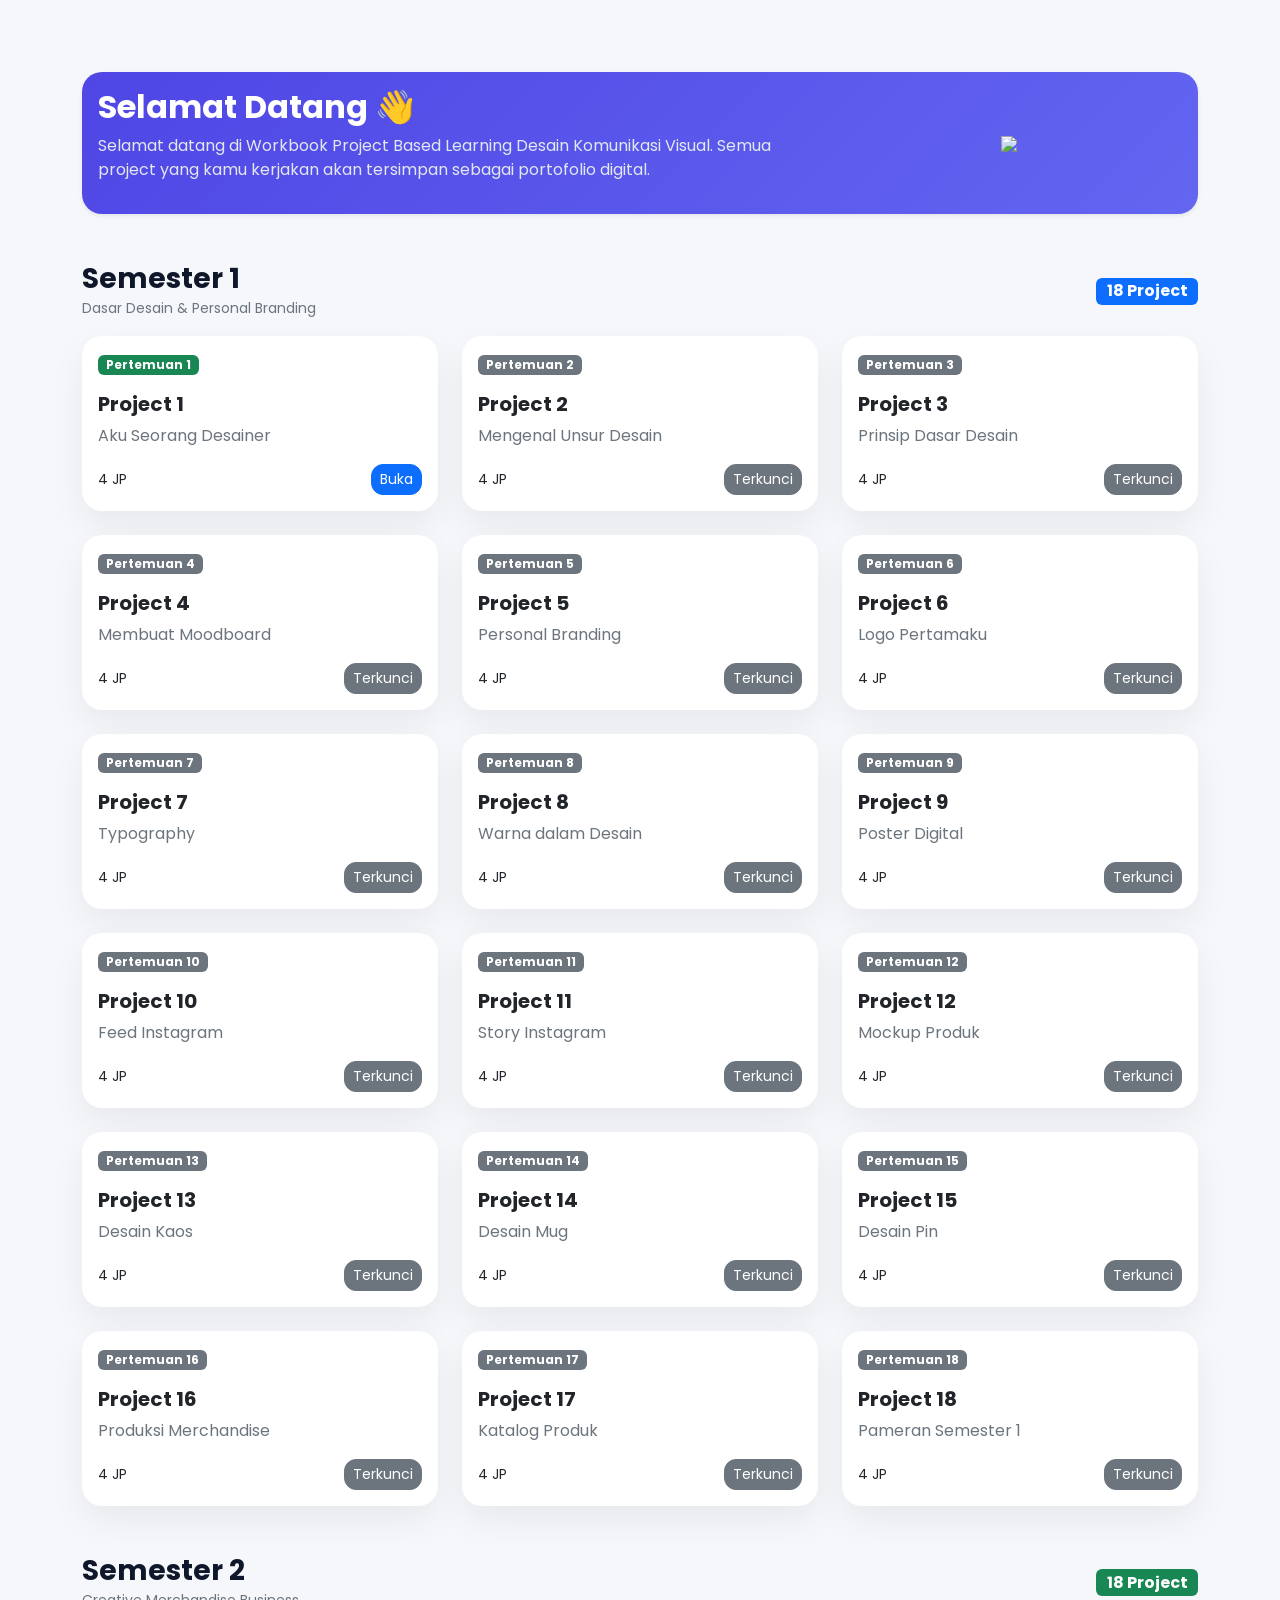
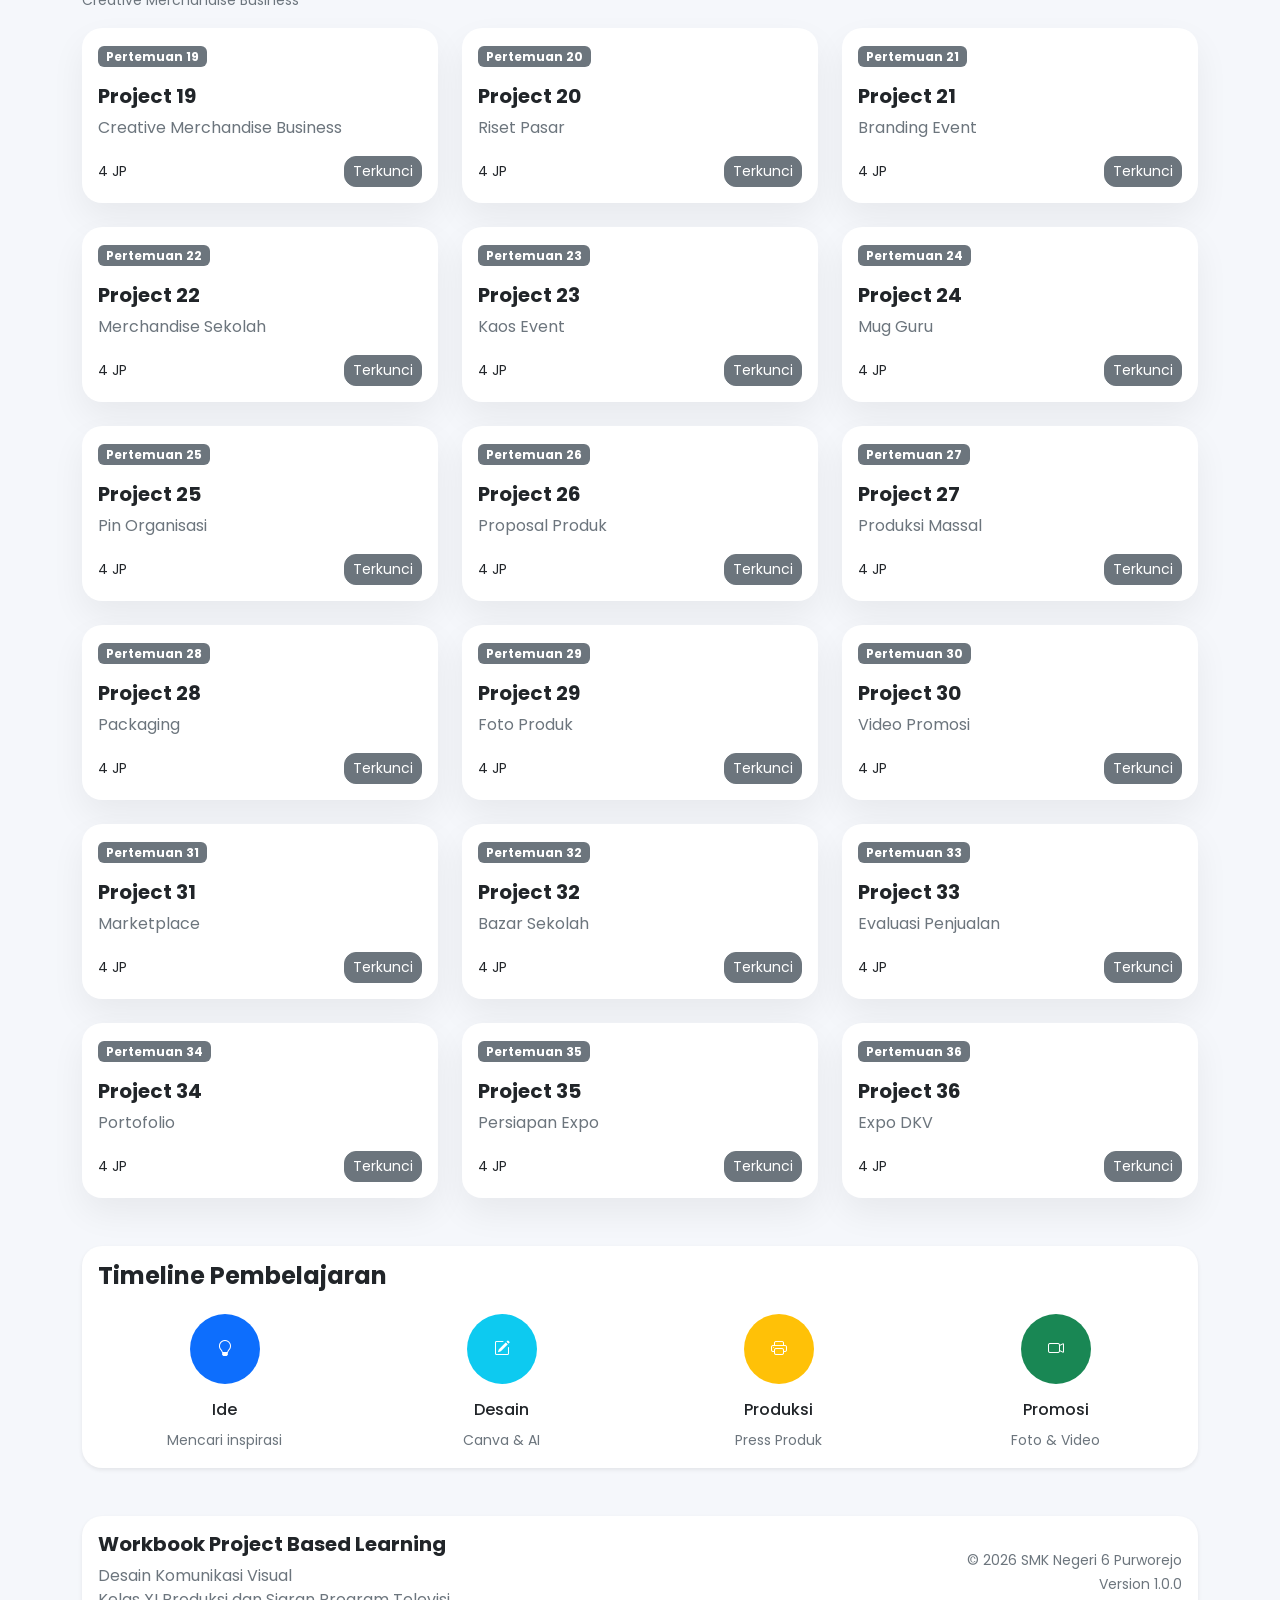
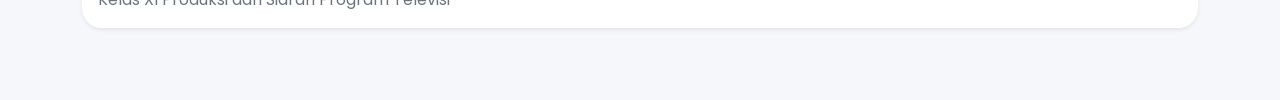
==== index.html @ a1cb043e "Clone from DKV 11" ====
<!doctype html>
<html lang="id">
  <head>
    <meta charset="UTF-8" />
    <meta name="viewport" content="width=device-width, initial-scale=1.0" />

    <title>Workbook PjBL DKV</title>

    <!-- Bootstrap 5 -->
    <link
      href="https://cdn.jsdelivr.net/npm/bootstrap@5.3.7/dist/css/bootstrap.min.css"
      rel="stylesheet"
    />

    <!-- Bootstrap Icon -->
    <link
      href="https://cdn.jsdelivr.net/npm/bootstrap-icons@1.13.1/font/bootstrap-icons.css"
      rel="stylesheet"
    />

    <!-- Google Font -->
    <link
      href="https://fonts.googleapis.com/css2?family=Poppins:wght@300;400;500;600;700&display=swap"
      rel="stylesheet"
    />

    <!-- AOS -->
    <link
      href="https://cdn.jsdelivr.net/npm/aos@2.3.4/dist/aos.css"
      rel="stylesheet"
    />

    <!-- SweetAlert -->
    <script src="https://cdn.jsdelivr.net/npm/sweetalert2@11"></script>

    <!-- Custom CSS -->
    <link rel="stylesheet" href="assets/css/style.css" />
  </head>

  <body>
<body>

<div class="container py-5">

      <!-- ==========================
            MAIN
    =========================== -->

      
            <!-- Welcome Card -->

        <div
          class="card welcome-card border-0 shadow-sm mt-4"
          data-aos="fade-up"
        >
          <div class="card-body">
            <div class="row align-items-center">
              <div class="col-lg-8">
                <h2 class="fw-bold">Selamat Datang 👋</h2>

                <p class="text-secondary">
                  Selamat datang di Workbook Project Based Learning Desain
                  Komunikasi Visual. Semua project yang kamu kerjakan akan
                  tersimpan sebagai portofolio digital.
                </p>
              </div>

              <div class="col-lg-4 text-center">
                <img
                  src="https://cdn-icons-png.flaticon.com/512/3135/3135715.png"
                  class="img-fluid"
                  style="max-height: 180px"
                />
              </div>
            </div>
          </div>
        </div>
        

        <!-- =========================================
                SEMESTER 1
        ========================================== -->

        <div
          class="d-flex justify-content-between align-items-center mt-5 mb-3"
        >
          <div>
            <h3 class="fw-bold mb-0">Semester 1</h3>

            <small class="text-secondary">
              Dasar Desain & Personal Branding
            </small>
          </div>

          <span class="badge bg-primary fs-6"> 18 Project </span>
        </div>

        <div id="semester1-projects" class="row g-4">
          <!-- Render otomatis dari dashboard.js -->
        </div>
        <!-- =========================================
                SEMESTER 2
        ========================================== -->

        <div
          class="d-flex justify-content-between align-items-center mt-5 mb-3"
        >
          <div>
            <h3 class="fw-bold mb-0">Semester 2</h3>

            <small class="text-secondary">
              Creative Merchandise Business
            </small>
          </div>

          <span class="badge bg-success fs-6"> 18 Project </span>
        </div>

        <div id="semester2-projects" class="row g-4">
          <!-- Render otomatis dari dashboard.js -->
        </div>

        <!-- =========================================
                TIMELINE BELAJAR
        ========================================== -->

        <div class="card border-0 shadow-sm mt-5">
          <div class="card-body">
            <h4 class="fw-bold mb-4">Timeline Pembelajaran</h4>

            <div class="row text-center">
              <div class="col">
                <div class="timeline-item">
                  <div class="timeline-circle bg-primary">
                    <i class="bi bi-lightbulb text-white"></i>
                  </div>

                  <h6 class="mt-3">Ide</h6>

                  <small class="text-secondary"> Mencari inspirasi </small>
                </div>
              </div>

              <div class="col">
                <div class="timeline-item">
                  <div class="timeline-circle bg-info">
                    <i class="bi bi-pencil-square text-white"></i>
                  </div>

                  <h6 class="mt-3">Desain</h6>

                  <small class="text-secondary"> Canva & AI </small>
                </div>
              </div>

              <div class="col">
                <div class="timeline-item">
                  <div class="timeline-circle bg-warning">
                    <i class="bi bi-printer text-white"></i>
                  </div>

                  <h6 class="mt-3">Produksi</h6>

                  <small class="text-secondary"> Press Produk </small>
                </div>
              </div>

              <div class="col">
                <div class="timeline-item">
                  <div class="timeline-circle bg-success">
                    <i class="bi bi-camera-video text-white"></i>
                  </div>

                  <h6 class="mt-3">Promosi</h6>

                  <small class="text-secondary"> Foto & Video </small>
                </div>
              </div>
            </div>
          </div>
        </div>

        
        <!-- =========================================
                FOOTER
        ========================================== -->

        <footer class="mt-5 mb-4">
          <div class="card border-0 shadow-sm">
            <div class="card-body">
              <div class="row align-items-center">
                <div class="col-lg-6">
                  <h5 class="fw-bold">Workbook Project Based Learning</h5>

                  <p class="text-secondary mb-0">
                    Desain Komunikasi Visual<br />
                    Kelas XI Produksi dan Siaran Program Televisi
                  </p>
                </div>

                <div class="col-lg-6 text-lg-end mt-3 mt-lg-0">
                  <small class="text-secondary">
                    © 2026 SMK Negeri 6 Purworejo
                  </small>

                  <br />

                  <small class="text-secondary"> Version 1.0.0 </small>
                </div>
              </div>
            </div>
          </div>
        </footer>
      
    </div>

    <!-- =========================================
        JAVASCRIPT
========================================== -->

    <!-- Bootstrap -->
    <script src="https://cdn.jsdelivr.net/npm/bootstrap@5.3.7/dist/js/bootstrap.bundle.min.js"></script>

    <!-- AOS -->
    <script src="https://cdn.jsdelivr.net/npm/aos@2.3.4/dist/aos.js"></script>

    <script>
      AOS.init({
        duration: 700,
        once: true,
      });
    </script>

    <!-- Custom Javascript -->
    <script src="assets/js/storage.js"></script>
    <script src="assets/js/app.js"></script>
    <script src="assets/js/dashboard.js"></script>
  </body>
</html>
---- assets/css/style.css ----
/* =====================================================
   WORKBOOK DKV
   Version : 1.0
===================================================== */

@import url("https://fonts.googleapis.com/css2?family=Poppins:wght@300;400;500;600;700;800&display=swap");

:root {
  --primary: #4f46e5;
  --primary-light: #eef2ff;

  --success: #22c55e;
  --warning: #f59e0b;
  --danger: #ef4444;

  --dark: #0f172a;

  --gray: #64748b;

  --border: #e2e8f0;

  --background: #f8fafc;

  --card: #ffffff;

  --radius: 20px;

  --shadow: 0 15px 35px rgba(0, 0, 0, 0.06);

  --transition: 0.3s ease;
}

* {
  margin: 0;
  padding: 0;
  box-sizing: border-box;
}

body {
  font-family: "Poppins", sans-serif;

  background: var(--background);

  color: var(--dark);
}

a {
  text-decoration: none;
}

.wrapper {
  display: flex;

  min-height: 100vh;
}

/* ===================================
        SIDEBAR
=================================== */

.sidebar {
  width: 280px;

  background: white;

  border-right: 1px solid var(--border);

  position: fixed;

  top: 0;

  left: 0;

  bottom: 0;

  overflow: auto;

  z-index: 1000;
}

.sidebar-header {
  padding: 30px;

  display: flex;

  align-items: center;

  gap: 15px;
}

.logo {
  width: 60px;

  height: 60px;

  border-radius: 16px;

  background: var(--primary);

  color: white;

  display: flex;

  align-items: center;

  justify-content: center;

  font-size: 28px;
}

.menu {
  list-style: none;

  padding: 10px;
}

.menu li {
  margin-bottom: 10px;
}

.menu a {
  display: flex;

  align-items: center;

  gap: 15px;

  padding: 15px 20px;

  border-radius: 15px;

  color: var(--gray);

  font-weight: 500;

  transition: var(--transition);
}

.menu a:hover {
  background: var(--primary-light);

  color: var(--primary);
}

.menu a.active {
  background: var(--primary);

  color: white;
}

/* ===================================
        CONTENT
=================================== */

.content {
  margin-left: 280px;

  width: 100%;

  padding: 35px;
}

/* ===================================
        NAVBAR
=================================== */

.navbar {
  background: white;

  border-radius: var(--radius);

  padding: 20px 30px;

  box-shadow: var(--shadow);
}

/* ===================================
        CARD
=================================== */

.card {
  border: none;

  border-radius: var(--radius);

  box-shadow: var(--shadow);
}

.dashboard-card {
  transition: 0.3s;
}

.dashboard-card:hover {
  transform: translateY(-6px);
}

.project-card {
  transition: 0.3s;
}

.project-card:hover {
  transform: translateY(-8px);
}

/* ===================================
        WELCOME CARD
=================================== */

.welcome-card {
  background: linear-gradient(135deg, #4f46e5, #6366f1);

  color: white;
}

.welcome-card p {
  color: #e2e8f0 !important;
}

.welcome-card .btn {
  border-radius: 12px;

  padding: 12px 24px;
}

/* ===================================
        ICON
=================================== */

.icon-circle {
  width: 70px;

  height: 70px;

  border-radius: 18px;

  display: flex;

  align-items: center;

  justify-content: center;
}

/* ===================================
        TIMELINE
=================================== */

.timeline-item {
  position: relative;
}

.timeline-circle {
  width: 70px;

  height: 70px;

  border-radius: 50%;

  display: flex;

  align-items: center;

  justify-content: center;

  margin: auto;
}

/* ===================================
        BUTTON
=================================== */

.btn {
  border-radius: 12px;

  transition: 0.3s;
}

.btn:hover {
  transform: translateY(-2px);
}

/* ===================================
        CODE
=================================== */

code {
  white-space: pre-wrap;

  display: block;

  font-size: 0.9rem;
}

/* ===================================
        FOOTER
=================================== */

footer {
  margin-top: 50px;
}

/* ===================================
        RESPONSIVE
=================================== */

@media (max-width: 992px) {
  .sidebar {
    display: none;
  }

  .content {
    margin-left: 0;

    padding: 20px;
  }
}

/* ================================
Worksheet Toast
================================ */

.worksheet-toast {
  position: fixed;

  right: 20px;

  bottom: 20px;

  background: #198754;

  color: white;

  padding: 12px 20px;

  border-radius: 12px;

  opacity: 0;

  transition: 0.3s;

  z-index: 99999;

  box-shadow: 0 10px 25px rgba(0, 0, 0, 0.15);
}

.worksheet-toast.show {
  opacity: 1;
}

/* =======================================
WORKBOOK SIDEBAR
======================================= */

.workbook-sidebar {
  position: sticky;

  top: 20px;

  max-height: 95vh;

  overflow: auto;

  padding: 20px;
}

.workbook-sidebar h5 {
  font-weight: 700;

  margin-bottom: 20px;
}

.workbook-sidebar a {
  display: block;

  padding: 10px 15px;

  margin-bottom: 8px;

  color: #555;

  text-decoration: none;

  border-radius: 10px;

  transition: 0.25s;

  font-size: 0.95rem;
}

.workbook-sidebar a:hover {
  background: #eef2ff;

  color: #4f46e5;
}

.workbook-sidebar a.active {
  background: #4f46e5;

  color: white;

  font-weight: 600;
}
/* ==================================
Mobile TOC
================================== */

.toc-button {
  position: fixed;

  right: 20px;

  bottom: 20px;

  width: 60px;

  height: 60px;

  border-radius: 50%;

  z-index: 9999;

  box-shadow: 0 10px 30px rgba(0, 0, 0, 0.2);
}
/* Floating TOC */

.toc-button {
  position: fixed;

  right: 25px;

  bottom: 25px;

  width: 58px;

  height: 58px;

  border-radius: 50%;

  z-index: 9999;

  box-shadow: 0 10px 25px rgba(0, 0, 0, 0.25);
}

/* Smooth Scroll */

html {
  scroll-behavior: smooth;
}
/* =====================================================
WORKBOOK LAYOUT
===================================================== */

body {
  background: #f5f7fb;

  scroll-behavior: smooth;
}

/* =====================================================
SIDEBAR
===================================================== */

.workbook-sidebar {
  position: sticky;

  top: 0;

  height: 100vh;

  overflow-y: auto;

  background: #ffffff;

  border-right: 1px solid #e9ecef;

  box-shadow: 0 0 15px rgba(0, 0, 0, 0.05);
}

/* Scrollbar */

.workbook-sidebar::-webkit-scrollbar {
  width: 8px;
}

.workbook-sidebar::-webkit-scrollbar-thumb {
  background: #d0d5dd;

  border-radius: 20px;
}

/* =====================================================
DAFTAR ISI
===================================================== */

#sidebar-nav {
  padding: 15px;
}

#sidebar-nav-mobile {
  padding: 10px;
}

#sidebar-nav a,
#sidebar-nav-mobile a {
  display: flex;

  align-items: center;

  gap: 10px;

  padding: 12px 15px;

  margin-bottom: 8px;

  border-radius: 12px;

  text-decoration: none;

  color: #495057;

  transition: 0.25s;

  font-size: 0.95rem;

  font-weight: 500;
}

#sidebar-nav a:hover,
#sidebar-nav-mobile a:hover {
  background: #eef2ff;

  color: #4f46e5;
}

#sidebar-nav a.active,
#sidebar-nav-mobile a.active {
  background: #4f46e5;

  color: #ffffff;
}

/* =====================================================
CONTENT
===================================================== */

main {
  min-height: 100vh;
}

#project-content {
  animation: fadeIn 0.35s;
}

@keyframes fadeIn {
  from {
    opacity: 0;

    transform: translateY(12px);
  }

  to {
    opacity: 1;

    transform: none;
  }
}

/* =====================================================
SECTION
===================================================== */

section {
  scroll-margin-top: 20px;
}

/* =====================================================
MOBILE
===================================================== */

@media (max-width: 991px) {
  .workbook-sidebar {
    display: none;
  }
}
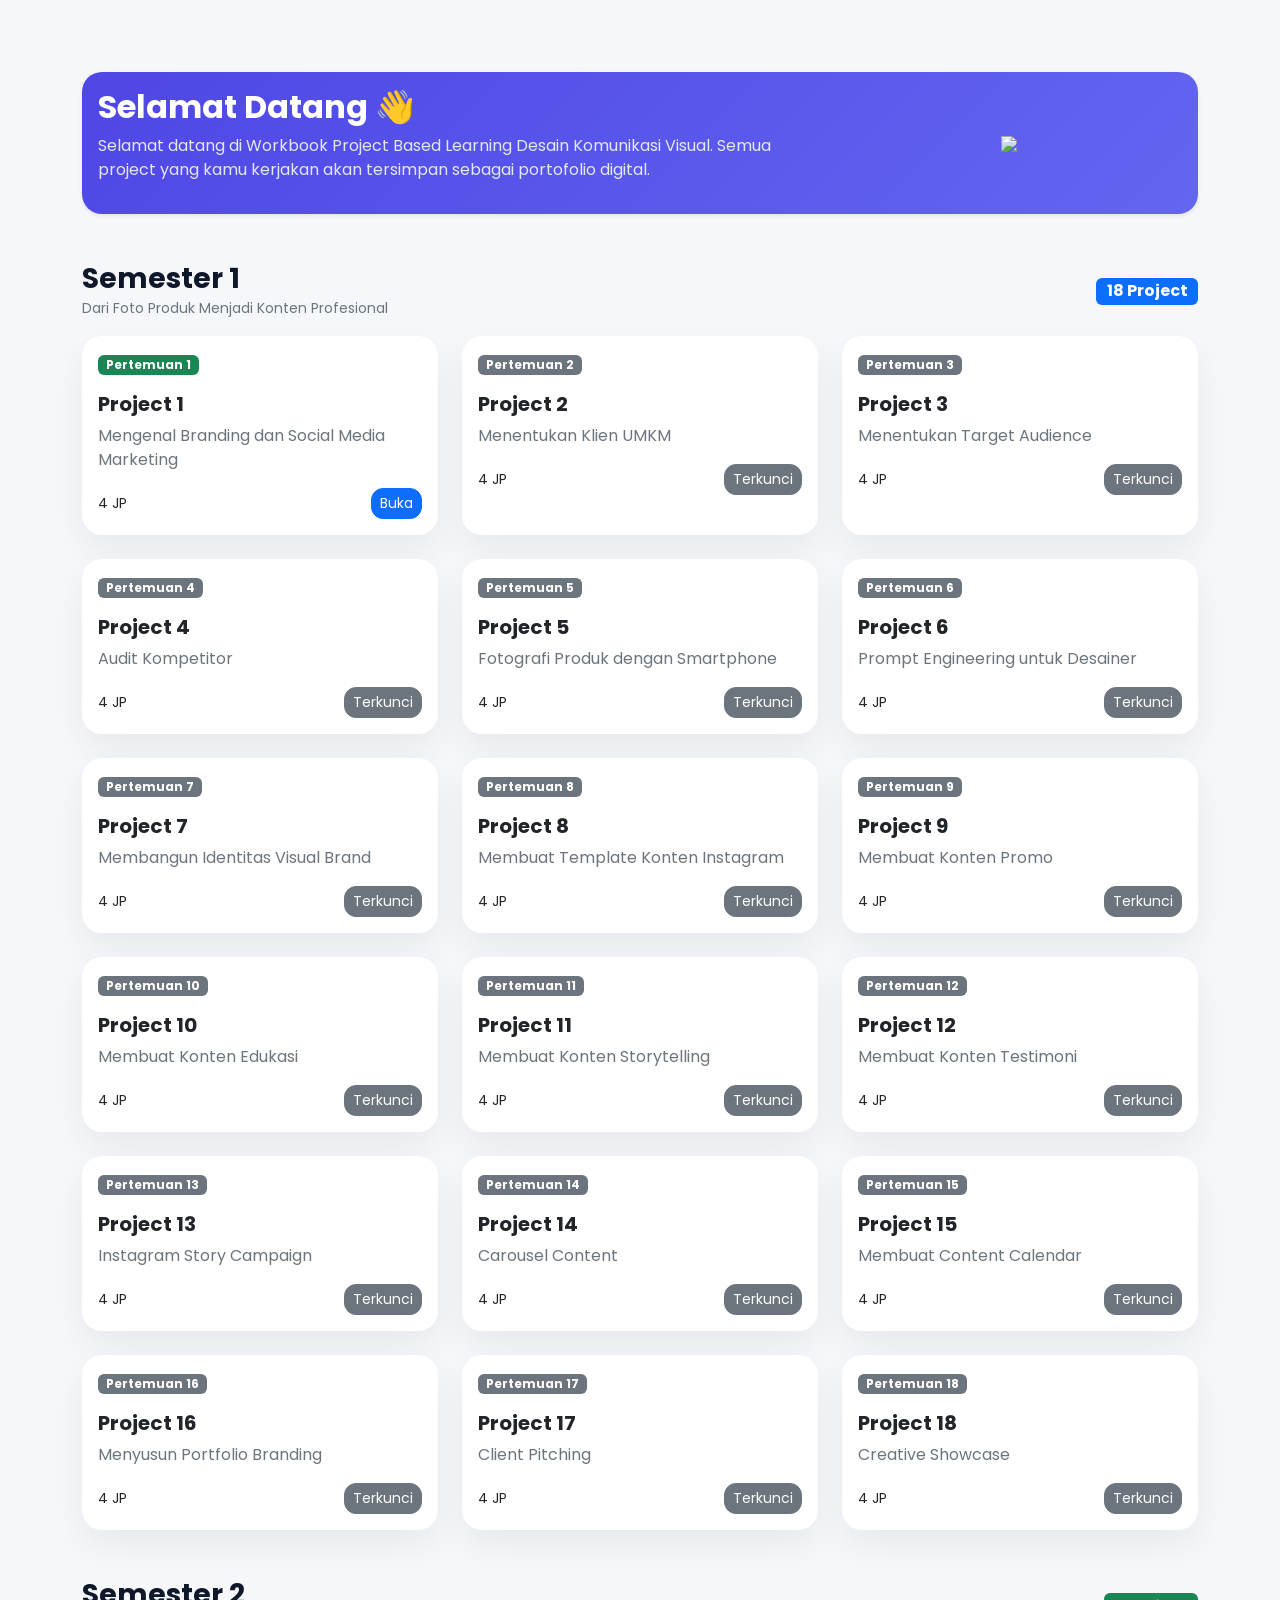
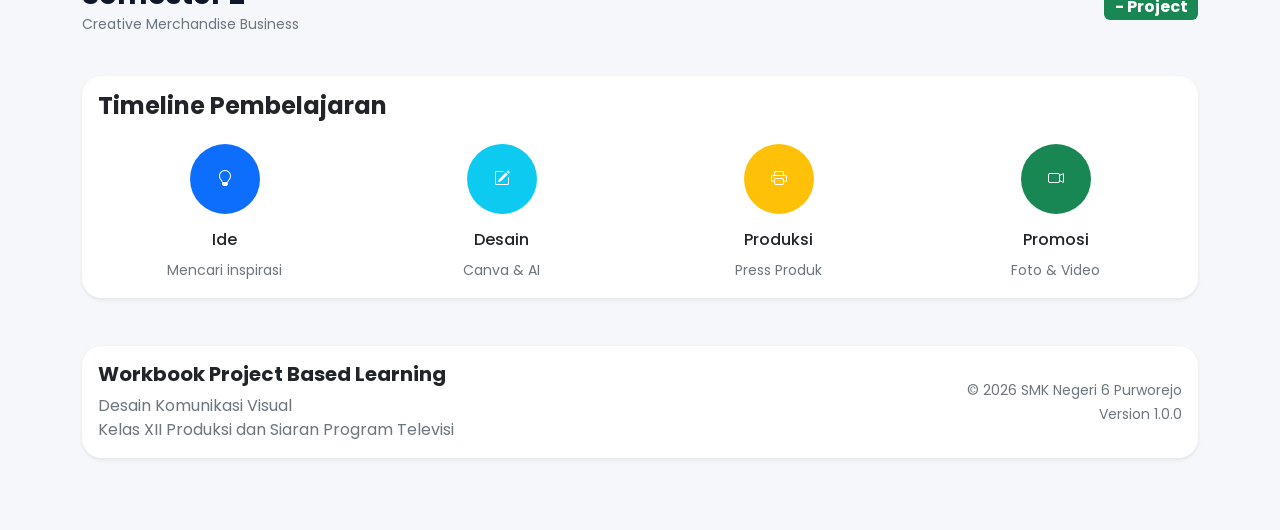
==== commit 0d15727d: "Penambahan project 1 - 3" ====
--- a/index.html
+++ b/index.html
@@ -88,7 +88,7 @@
             <h3 class="fw-bold mb-0">Semester 1</h3>
 
             <small class="text-secondary">
-              Dasar Desain & Personal Branding
+              Dari Foto Produk Menjadi Konten Profesional
             </small>
           </div>
 
@@ -113,7 +113,7 @@
             </small>
           </div>
 
-          <span class="badge bg-success fs-6"> 18 Project </span>
+          <span class="badge bg-success fs-6"> - Project </span>
         </div>
 
         <div id="semester2-projects" class="row g-4">
@@ -194,7 +194,7 @@
 
                   <p class="text-secondary mb-0">
                     Desain Komunikasi Visual<br />
-                    Kelas XI Produksi dan Siaran Program Televisi
+                    Kelas XII Produksi dan Siaran Program Televisi
                   </p>
                 </div>
 
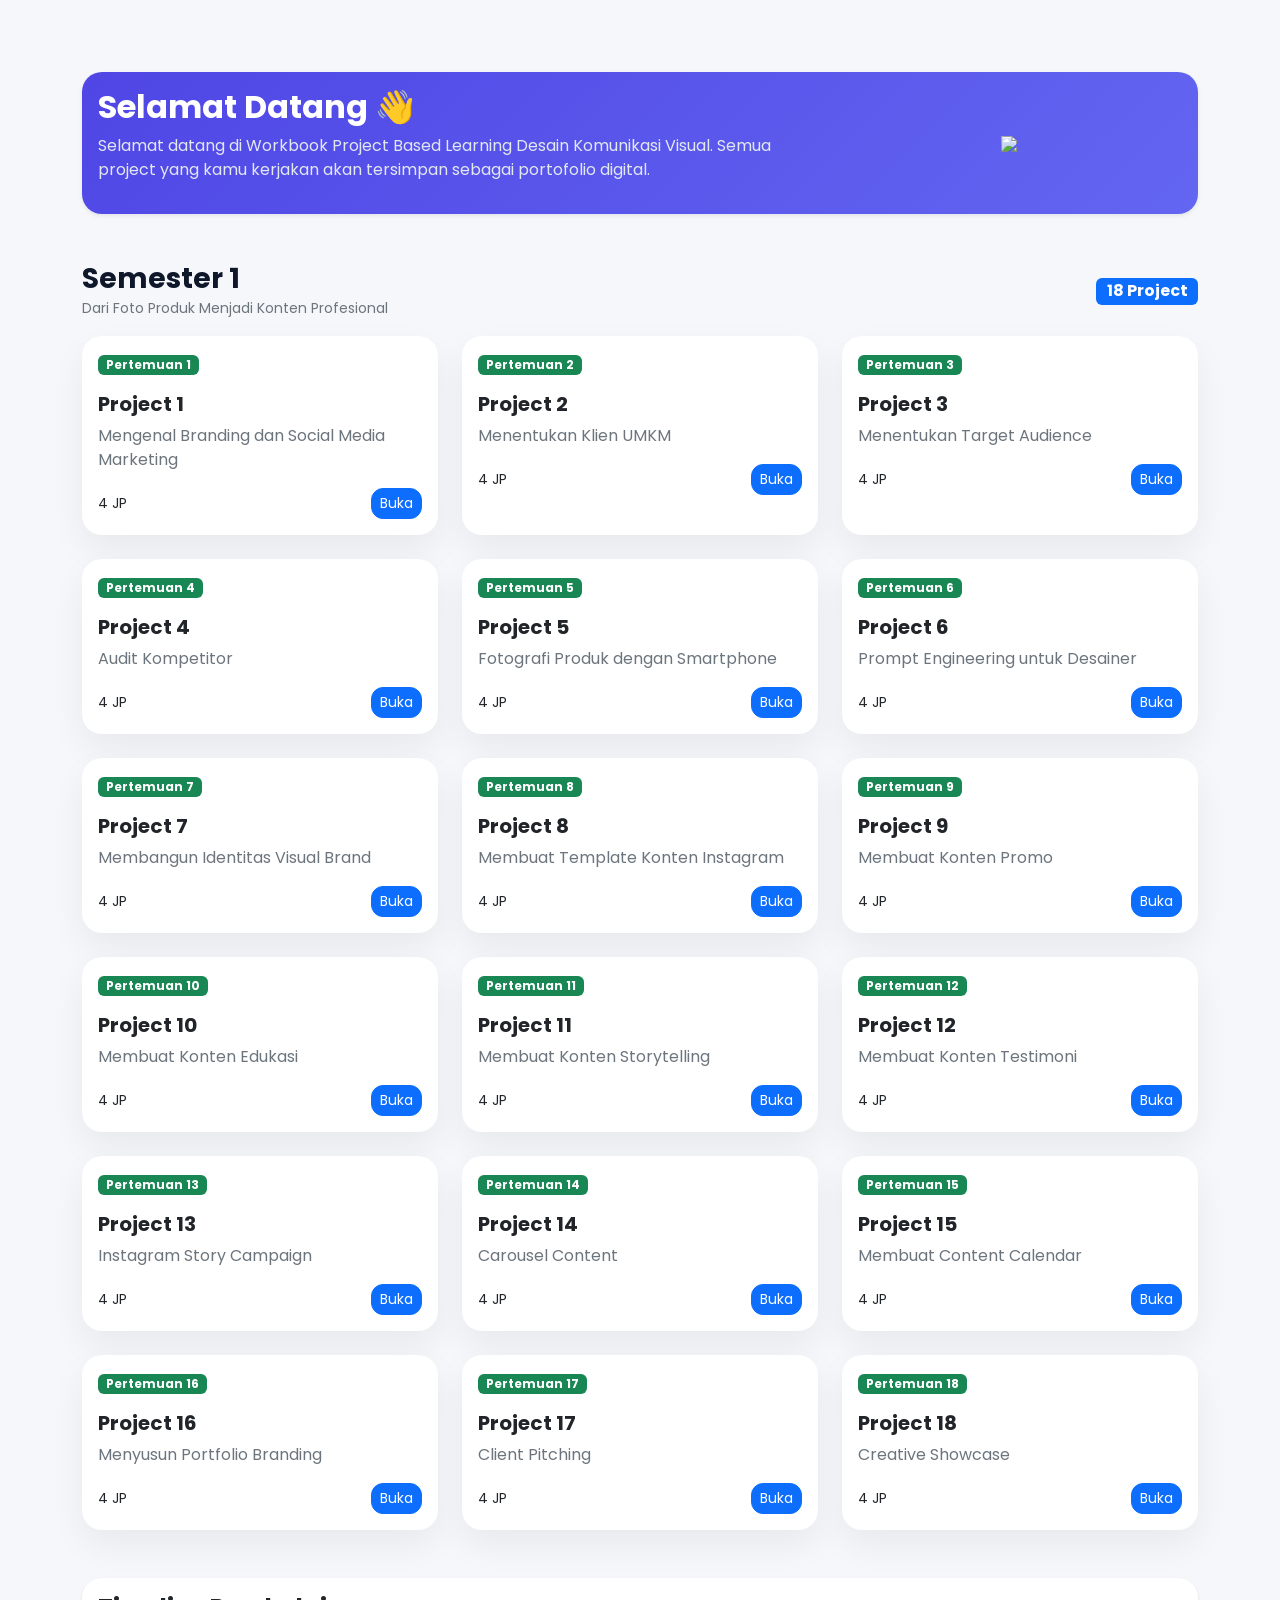
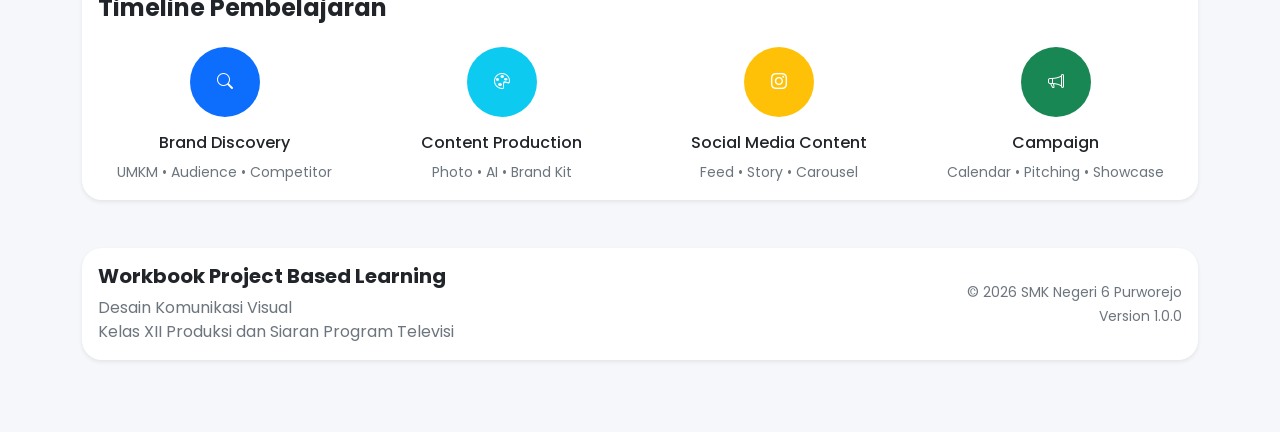
==== commit a478d1dc: "edit dashboard" ====
--- a/index.html
+++ b/index.html
@@ -102,7 +102,7 @@
                 SEMESTER 2
         ========================================== -->
 
-        <div
+        <!-- <div
           class="d-flex justify-content-between align-items-center mt-5 mb-3"
         >
           <div>
@@ -116,69 +116,77 @@
           <span class="badge bg-success fs-6"> - Project </span>
         </div>
 
-        <div id="semester2-projects" class="row g-4">
+        <div id="semester2-projects" class="row g-4">-->
           <!-- Render otomatis dari dashboard.js -->
-        </div>
+        <!--</div> -->
 
         <!-- =========================================
                 TIMELINE BELAJAR
         ========================================== -->
 
         <div class="card border-0 shadow-sm mt-5">
-          <div class="card-body">
-            <h4 class="fw-bold mb-4">Timeline Pembelajaran</h4>
-
-            <div class="row text-center">
-              <div class="col">
-                <div class="timeline-item">
-                  <div class="timeline-circle bg-primary">
-                    <i class="bi bi-lightbulb text-white"></i>
-                  </div>
-
-                  <h6 class="mt-3">Ide</h6>
-
-                  <small class="text-secondary"> Mencari inspirasi </small>
-                </div>
-              </div>
-
-              <div class="col">
-                <div class="timeline-item">
-                  <div class="timeline-circle bg-info">
-                    <i class="bi bi-pencil-square text-white"></i>
-                  </div>
-
-                  <h6 class="mt-3">Desain</h6>
-
-                  <small class="text-secondary"> Canva & AI </small>
-                </div>
-              </div>
-
-              <div class="col">
-                <div class="timeline-item">
-                  <div class="timeline-circle bg-warning">
-                    <i class="bi bi-printer text-white"></i>
-                  </div>
-
-                  <h6 class="mt-3">Produksi</h6>
-
-                  <small class="text-secondary"> Press Produk </small>
-                </div>
-              </div>
-
-              <div class="col">
-                <div class="timeline-item">
-                  <div class="timeline-circle bg-success">
-                    <i class="bi bi-camera-video text-white"></i>
-                  </div>
-
-                  <h6 class="mt-3">Promosi</h6>
-
-                  <small class="text-secondary"> Foto & Video </small>
-                </div>
-              </div>
-            </div>
-          </div>
-        </div>
+  <div class="card-body">
+    <h4 class="fw-bold mb-4">Timeline Pembelajaran</h4>
+
+    <div class="row text-center">
+      <div class="col">
+        <div class="timeline-item">
+          <div class="timeline-circle bg-primary">
+            <i class="bi bi-search text-white"></i>
+          </div>
+
+          <h6 class="mt-3">Brand Discovery</h6>
+
+          <small class="text-secondary">
+            UMKM • Audience • Competitor
+          </small>
+        </div>
+      </div>
+
+      <div class="col">
+        <div class="timeline-item">
+          <div class="timeline-circle bg-info">
+            <i class="bi bi-palette text-white"></i>
+          </div>
+
+          <h6 class="mt-3">Content Production</h6>
+
+          <small class="text-secondary">
+            Photo • AI • Brand Kit
+          </small>
+        </div>
+      </div>
+
+      <div class="col">
+        <div class="timeline-item">
+          <div class="timeline-circle bg-warning">
+            <i class="bi bi-instagram text-white"></i>
+          </div>
+
+          <h6 class="mt-3">Social Media Content</h6>
+
+          <small class="text-secondary">
+            Feed • Story • Carousel
+          </small>
+        </div>
+      </div>
+
+      <div class="col">
+        <div class="timeline-item">
+          <div class="timeline-circle bg-success">
+            <i class="bi bi-megaphone text-white"></i>
+          </div>
+
+          <h6 class="mt-3">Campaign</h6>
+
+          <small class="text-secondary">
+            Calendar • Pitching • Showcase
+          </small>
+        </div>
+      </div>
+    </div>
+  </div>
+</div>
 
         
         <!-- =========================================
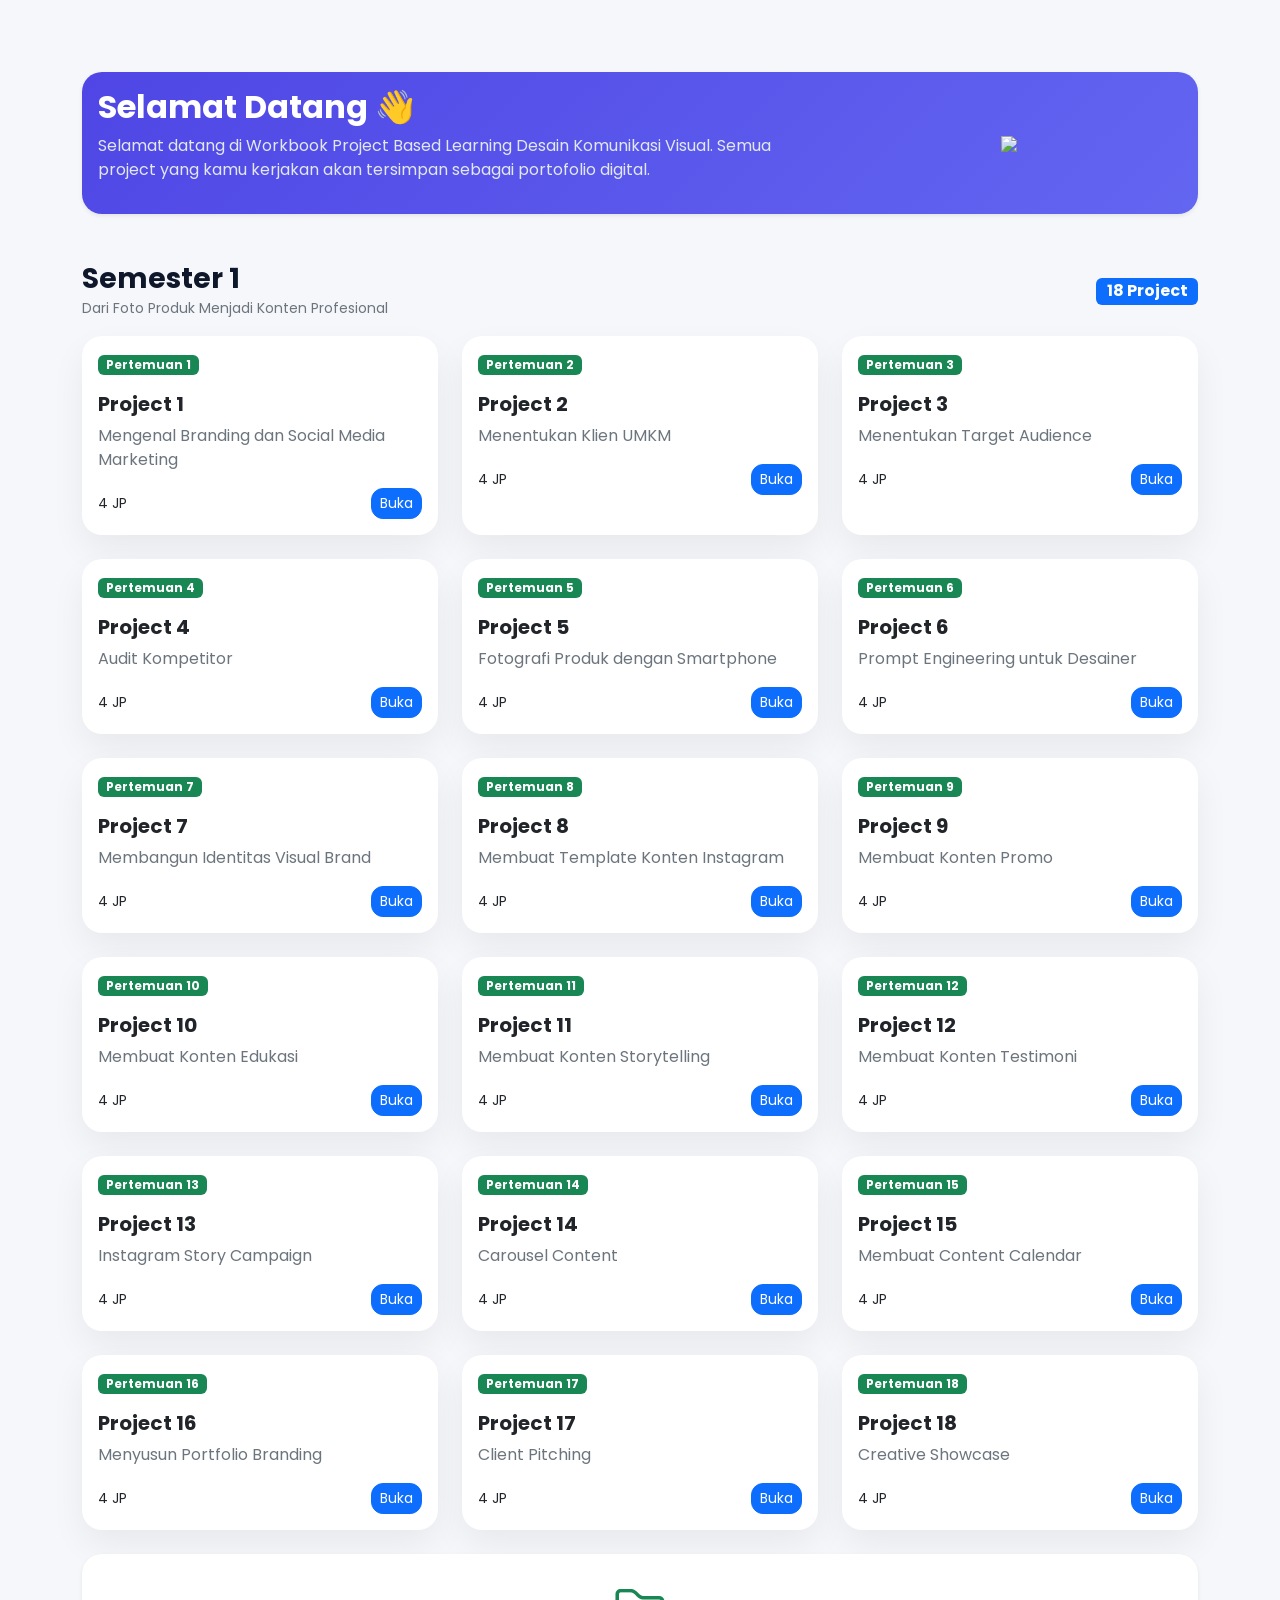
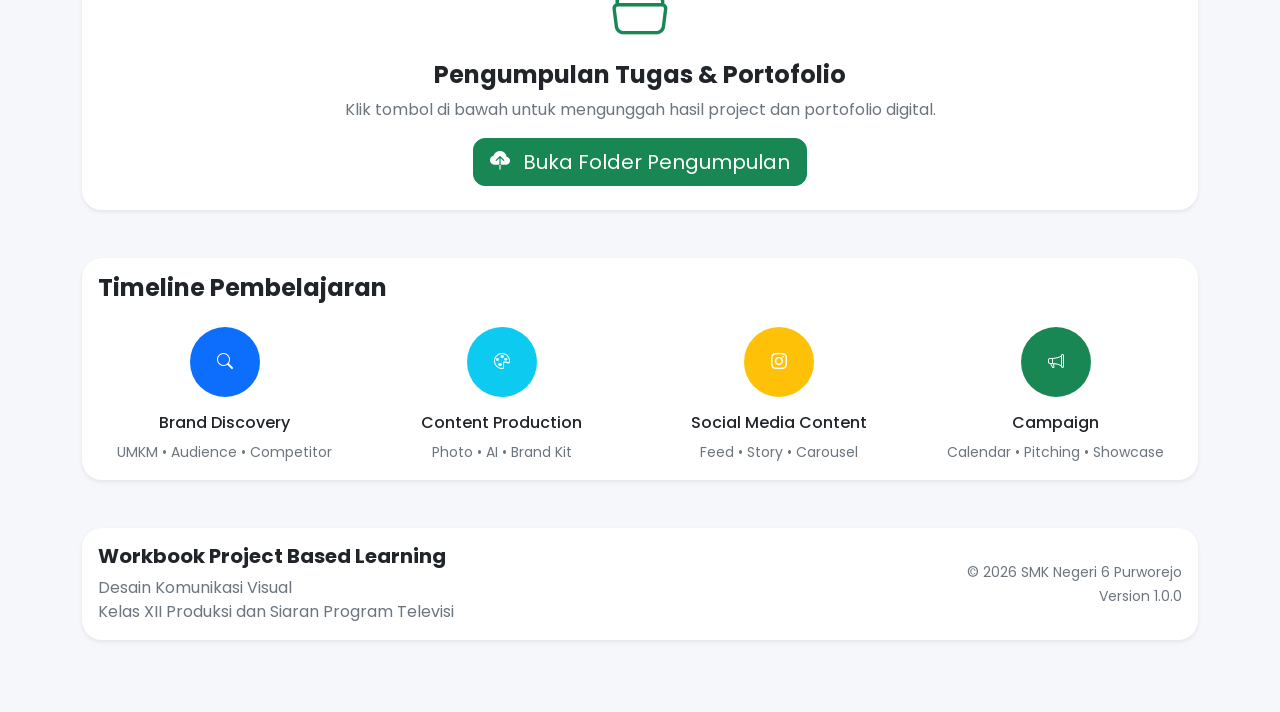
==== commit eae0cea9: "tambah form upload portopolio" ====
--- a/index.html
+++ b/index.html
@@ -123,7 +123,28 @@
         <!-- =========================================
                 TIMELINE BELAJAR
         ========================================== -->
-
+<div class="card border-0 shadow-sm mt-4" data-aos="fade-up">
+  <div class="card-body text-center py-4">
+    <i class="bi bi-folder2-open display-4 text-success"></i>
+
+    <h4 class="fw-bold mt-3">
+      Pengumpulan Tugas & Portofolio
+    </h4>
+
+    <p class="text-secondary">
+      Klik tombol di bawah untuk mengunggah hasil project dan portofolio digital.
+    </p>
+
+    <a
+      href="https://drive.google.com/drive/folders/1HqsK1ZlgyQBVAR1c9BGe0ewlV7LOkgFi?usp=sharing"
+      target="_blank"
+      class="btn btn-success btn-lg"
+    >
+      <i class="bi bi-cloud-upload-fill me-2"></i>
+      Buka Folder Pengumpulan
+    </a>
+  </div>
+</div>
         <div class="card border-0 shadow-sm mt-5">
   <div class="card-body">
     <h4 class="fw-bold mb-4">Timeline Pembelajaran</h4>
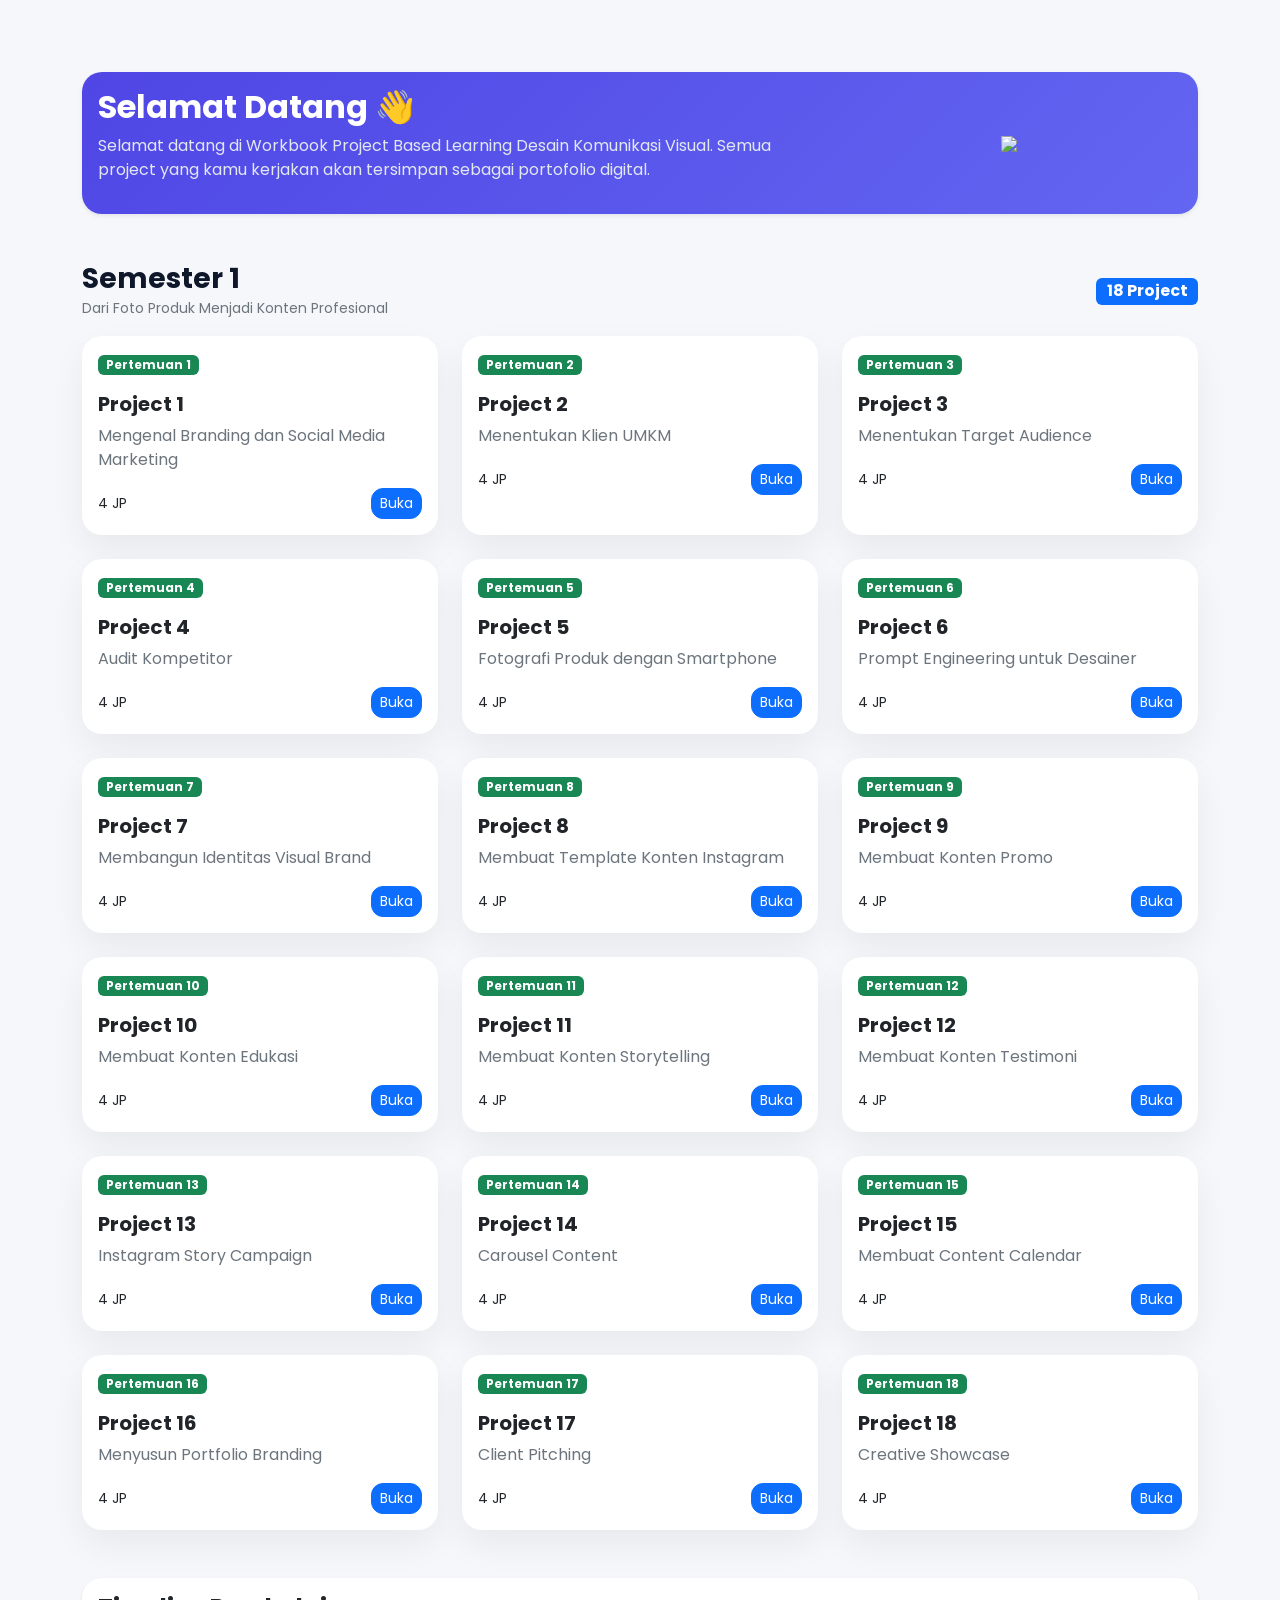
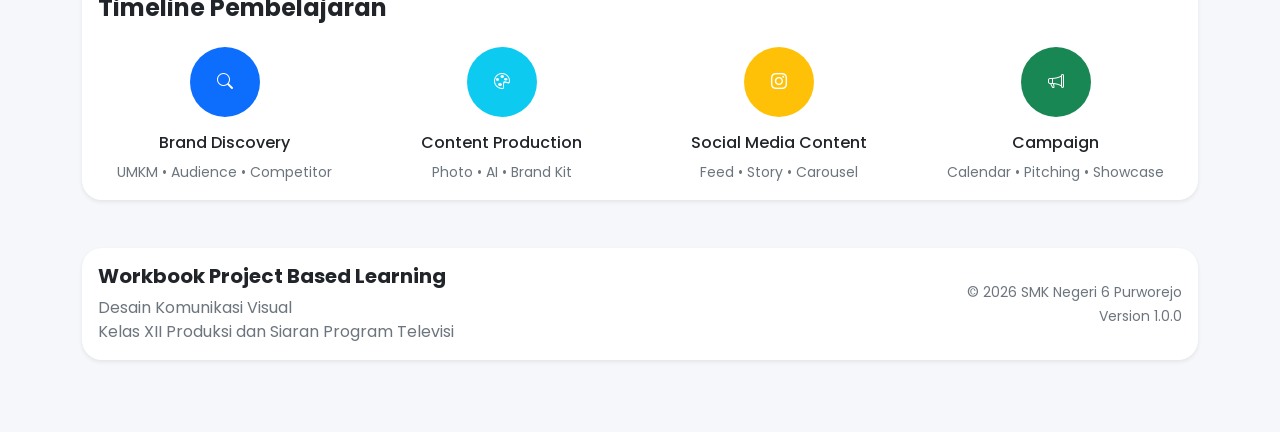
==== commit 5766ae67: "add form worksheet project 2" ====
--- a/index.html
+++ b/index.html
@@ -123,7 +123,7 @@
         <!-- =========================================
                 TIMELINE BELAJAR
         ========================================== -->
-<div class="card border-0 shadow-sm mt-4" data-aos="fade-up">
+<!-- <div class="card border-0 shadow-sm mt-4" data-aos="fade-up">
   <div class="card-body text-center py-4">
     <i class="bi bi-folder2-open display-4 text-success"></i>
 
@@ -136,7 +136,7 @@
     </p>
 
     <a
-      href="https://drive.google.com/drive/folders/1HqsK1ZlgyQBVAR1c9BGe0ewlV7LOkgFi?usp=sharing"
+      href="https://driveuploader.com/upload/1VEGkIn0Mo/"
       target="_blank"
       class="btn btn-success btn-lg"
     >
@@ -144,7 +144,7 @@
       Buka Folder Pengumpulan
     </a>
   </div>
-</div>
+</div> -->
         <div class="card border-0 shadow-sm mt-5">
   <div class="card-body">
     <h4 class="fw-bold mb-4">Timeline Pembelajaran</h4>
